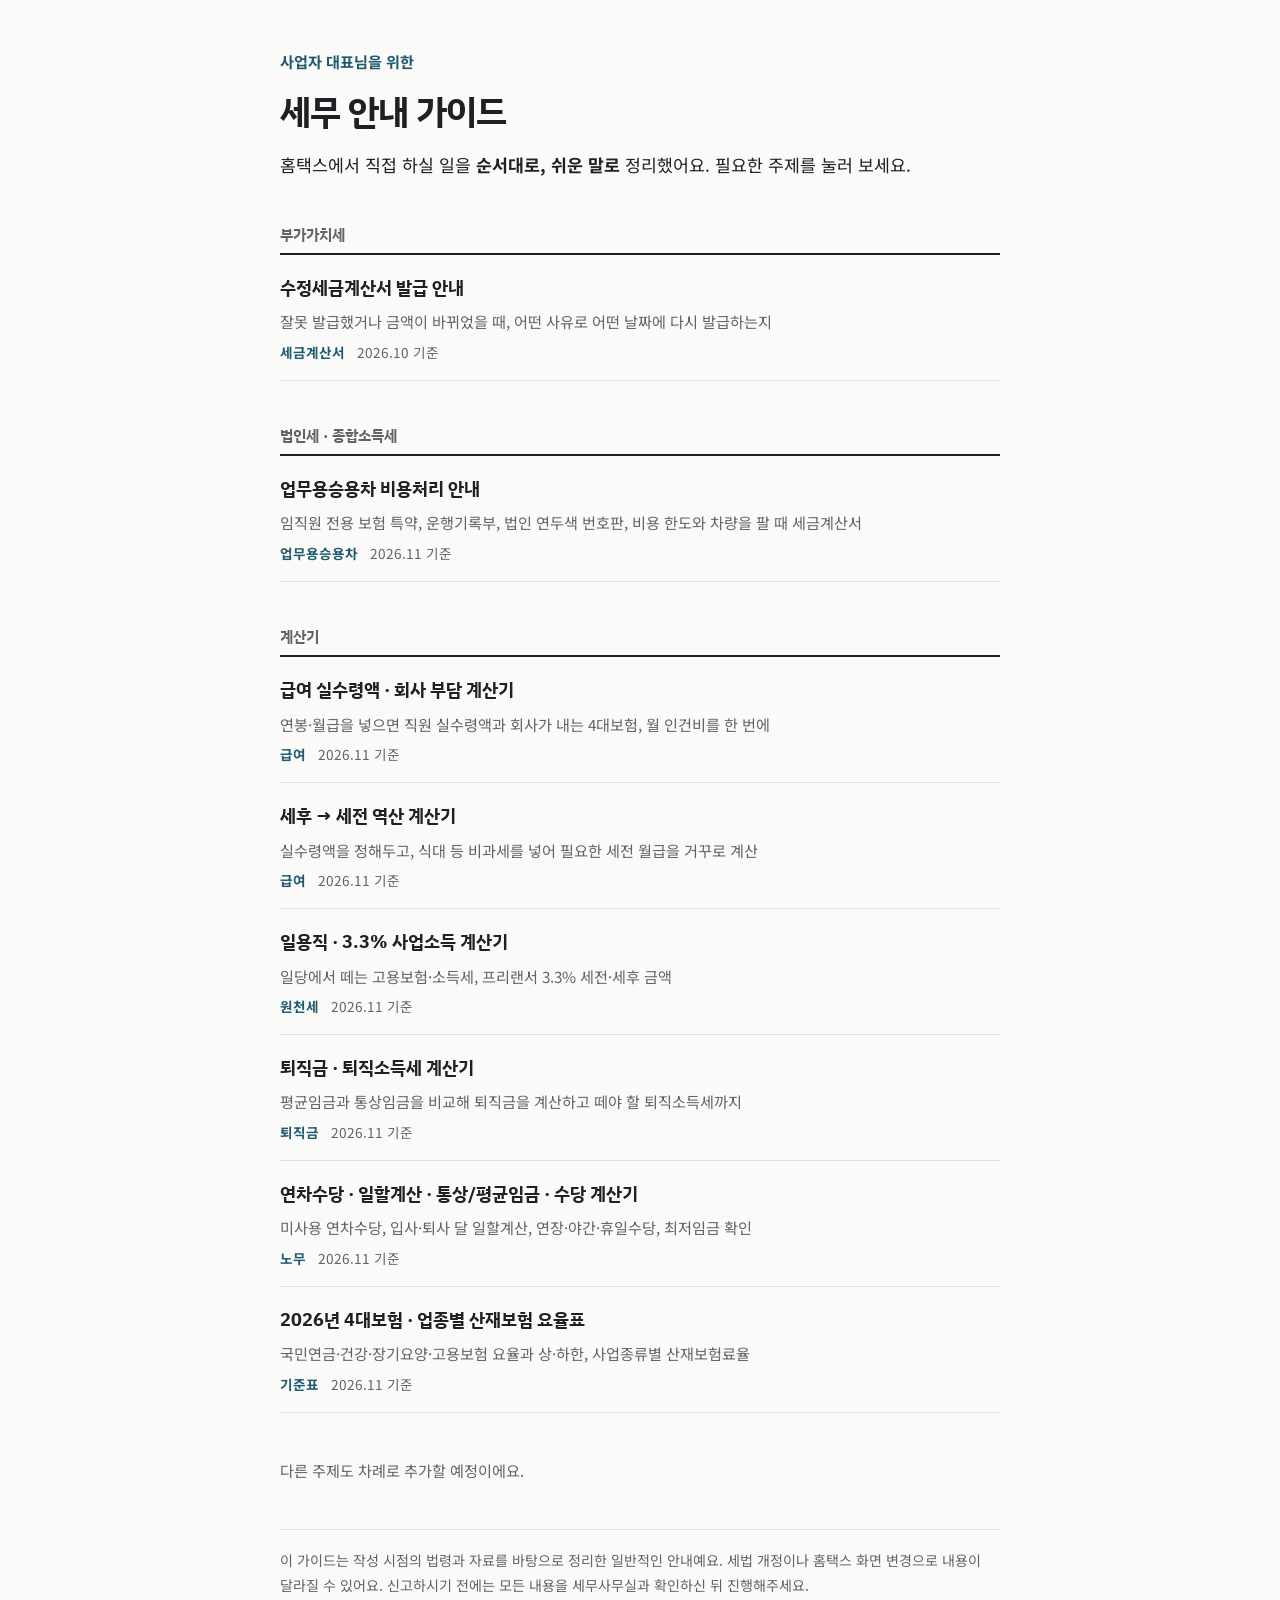
==== index.html @ e6268c3c "급여·노무 계산기 추가 및 목록 페이지에 계산기 그룹 추가 - 실수령액·회사 부담, 세후→세전 역산, 일용직, 3.3% 사업소득, 연봉별 실수령표 - 연차수당, 일할계산, 통상·평" ====
<!doctype html>
<html lang="ko">
<head>
<meta charset="utf-8">
<meta name="viewport" content="width=device-width,initial-scale=1,viewport-fit=cover">
<title>세무 안내 가이드</title>
<meta name="description" content="사업자 대표님이 직접 따라 할 수 있도록 홈택스 처리 방법과 자주 묻는 질문을 쉽게 정리한 세무 안내 가이드입니다.">
<meta property="og:title" content="세무 안내 가이드">
<meta property="og:description" content="홈택스 처리 방법과 자주 묻는 질문을 쉽게 정리했어요.">
<meta property="og:type" content="website">
<link rel="preconnect" href="https://fonts.googleapis.com">
<link rel="preconnect" href="https://fonts.gstatic.com" crossorigin>
<link rel="stylesheet" href="https://fonts.googleapis.com/css2?family=IBM+Plex+Sans+KR:wght@500;600;700&family=Noto+Sans+KR:wght@400;500;700&family=IBM+Plex+Mono:wght@500&display=swap">
<style>
/* 목록 페이지: 가이드와 같은 종이 안내장 톤. 세목별 묶음 아래 제목 목록 */
:root{
  --bg:#fafaf8; --ink:#1d2024; --muted:#5f646b; --line:#e2e2dc; --accent:#1f5a6e;
  --f-display:"IBM Plex Sans KR","Noto Sans KR","Apple SD Gothic Neo","Malgun Gothic",sans-serif;
  --f-body:"Noto Sans KR","Noto Sans CJK KR","Apple SD Gothic Neo","Malgun Gothic",sans-serif;
  --f-num:"IBM Plex Mono",ui-monospace,Menlo,monospace;
  color-scheme:light;
}
@media (prefers-color-scheme: dark){:root:not([data-theme="light"]){
  --bg:#151719; --ink:#e8e9e6; --muted:#a3a8ad; --line:#2f3337; --accent:#8cc3d4; color-scheme:dark}}
:root[data-theme="dark"]{--bg:#151719; --ink:#e8e9e6; --muted:#a3a8ad; --line:#2f3337; --accent:#8cc3d4; color-scheme:dark}
*{box-sizing:border-box}
html,body{margin:0}
body{background:var(--bg);color:var(--ink);font-family:var(--f-body);font-size:17px;line-height:1.8;word-break:keep-all;overflow-wrap:break-word;
  padding-left:max(18px,env(safe-area-inset-left,0px));padding-right:max(18px,env(safe-area-inset-right,0px))}
.wrap{max-width:720px;margin:0 auto;padding-block:48px 64px;display:flex;flex-direction:column;gap:44px}
h1,h2{font-family:var(--f-display);margin:0;line-height:1.4;text-wrap:balance}
h1{font-size:clamp(1.7rem,5.6vw,2.2rem);letter-spacing:-.02em}
p{margin:0}
.eyebrow{font-size:.95rem;color:var(--accent);font-weight:700}
.lead{font-size:1.08rem}
header{display:flex;flex-direction:column;gap:12px}
.group{display:flex;flex-direction:column;gap:0}
.group h2{font-size:.95rem;color:var(--muted);font-weight:700;padding-bottom:8px;border-bottom:2px solid var(--ink)}
.cards{display:flex;flex-direction:column}
a.card{display:flex;flex-direction:column;gap:4px;padding:16px 0;border-bottom:1px solid var(--line);color:inherit;text-decoration:none;min-width:0}
a.card:hover .t{color:var(--accent);text-decoration:underline;text-underline-offset:4px}
a.card:focus-visible{outline:2px solid var(--accent);outline-offset:3px}
.card .t{font-family:var(--f-display);font-weight:700;font-size:1.15rem}
.card .d{color:var(--muted);font-size:.95rem}
.card .m{display:flex;gap:12px;flex-wrap:wrap;align-items:center;font-size:.85rem}
.tag{font-weight:700;color:var(--accent)}
.date{color:var(--muted)}
.soon{color:var(--muted);font-size:.95rem}
footer{font-size:.88rem;color:var(--muted);border-top:1px solid var(--line);padding-top:18px}
</style>
</head>
<body>
<div class="wrap">
  <header>
    <div class="eyebrow">사업자 대표님을 위한</div>
    <h1>세무 안내 가이드</h1>
    <p class="lead">홈택스에서 직접 하실 일을 <b>순서대로, 쉬운 말로</b> 정리했어요. 필요한 주제를 눌러 보세요.</p>
  </header>

  <section class="group">
    <h2>부가가치세</h2>
    <div class="cards">
      <a class="card" href="guides/modified-tax-invoice/">
        <span class="t">수정세금계산서 발급 안내</span>
        <span class="d">잘못 발급했거나 금액이 바뀌었을 때, 어떤 사유로 어떤 날짜에 다시 발급하는지</span>
        <span class="m"><span class="tag">세금계산서</span><span class="date">2026.10 기준</span></span>
      </a>
    </div>
  </section>

  <section class="group">
    <h2>법인세 · 종합소득세</h2>
    <div class="cards">
      <a class="card" href="guides/business-car/">
        <span class="t">업무용승용차 비용처리 안내</span>
        <span class="d">임직원 전용 보험 특약, 운행기록부, 법인 연두색 번호판, 비용 한도와 차량을 팔 때 세금계산서</span>
        <span class="m"><span class="tag">업무용승용차</span><span class="date">2026.11 기준</span></span>
      </a>
    </div>
  </section>

  <section class="group">
    <h2>계산기</h2>
    <div class="cards">
      <a class="card" href="tools/salary-calculator/#pay">
        <span class="t">급여 실수령액 · 회사 부담 계산기</span>
        <span class="d">연봉·월급을 넣으면 직원 실수령액과 회사가 내는 4대보험, 월 인건비를 한 번에</span>
        <span class="m"><span class="tag">급여</span><span class="date">2026.11 기준</span></span>
      </a>
      <a class="card" href="tools/salary-calculator/#rev">
        <span class="t">세후 → 세전 역산 계산기</span>
        <span class="d">실수령액을 정해두고, 식대 등 비과세를 넣어 필요한 세전 월급을 거꾸로 계산</span>
        <span class="m"><span class="tag">급여</span><span class="date">2026.11 기준</span></span>
      </a>
      <a class="card" href="tools/salary-calculator/#day">
        <span class="t">일용직 · 3.3% 사업소득 계산기</span>
        <span class="d">일당에서 떼는 고용보험·소득세, 프리랜서 3.3% 세전·세후 금액</span>
        <span class="m"><span class="tag">원천세</span><span class="date">2026.11 기준</span></span>
      </a>
      <a class="card" href="tools/salary-calculator/#sev">
        <span class="t">퇴직금 · 퇴직소득세 계산기</span>
        <span class="d">평균임금과 통상임금을 비교해 퇴직금을 계산하고 떼야 할 퇴직소득세까지</span>
        <span class="m"><span class="tag">퇴직금</span><span class="date">2026.11 기준</span></span>
      </a>
      <a class="card" href="tools/salary-calculator/#leave">
        <span class="t">연차수당 · 일할계산 · 통상/평균임금 · 수당 계산기</span>
        <span class="d">미사용 연차수당, 입사·퇴사 달 일할계산, 연장·야간·휴일수당, 최저임금 확인</span>
        <span class="m"><span class="tag">노무</span><span class="date">2026.11 기준</span></span>
      </a>
      <a class="card" href="tools/salary-calculator/#rates">
        <span class="t">2026년 4대보험 · 업종별 산재보험 요율표</span>
        <span class="d">국민연금·건강·장기요양·고용보험 요율과 상·하한, 사업종류별 산재보험료율</span>
        <span class="m"><span class="tag">기준표</span><span class="date">2026.11 기준</span></span>
      </a>
    </div>
  </section>

  <p class="soon">다른 주제도 차례로 추가할 예정이에요.</p>

  <footer>
    <p>이 가이드는 작성 시점의 법령과 자료를 바탕으로 정리한 일반적인 안내예요. 세법 개정이나 홈택스 화면 변경으로 내용이 달라질 수 있어요. 신고하시기 전에는 모든 내용을 세무사무실과 확인하신 뒤 진행해주세요.</p>
  </footer>
</div>
</body>
</html>
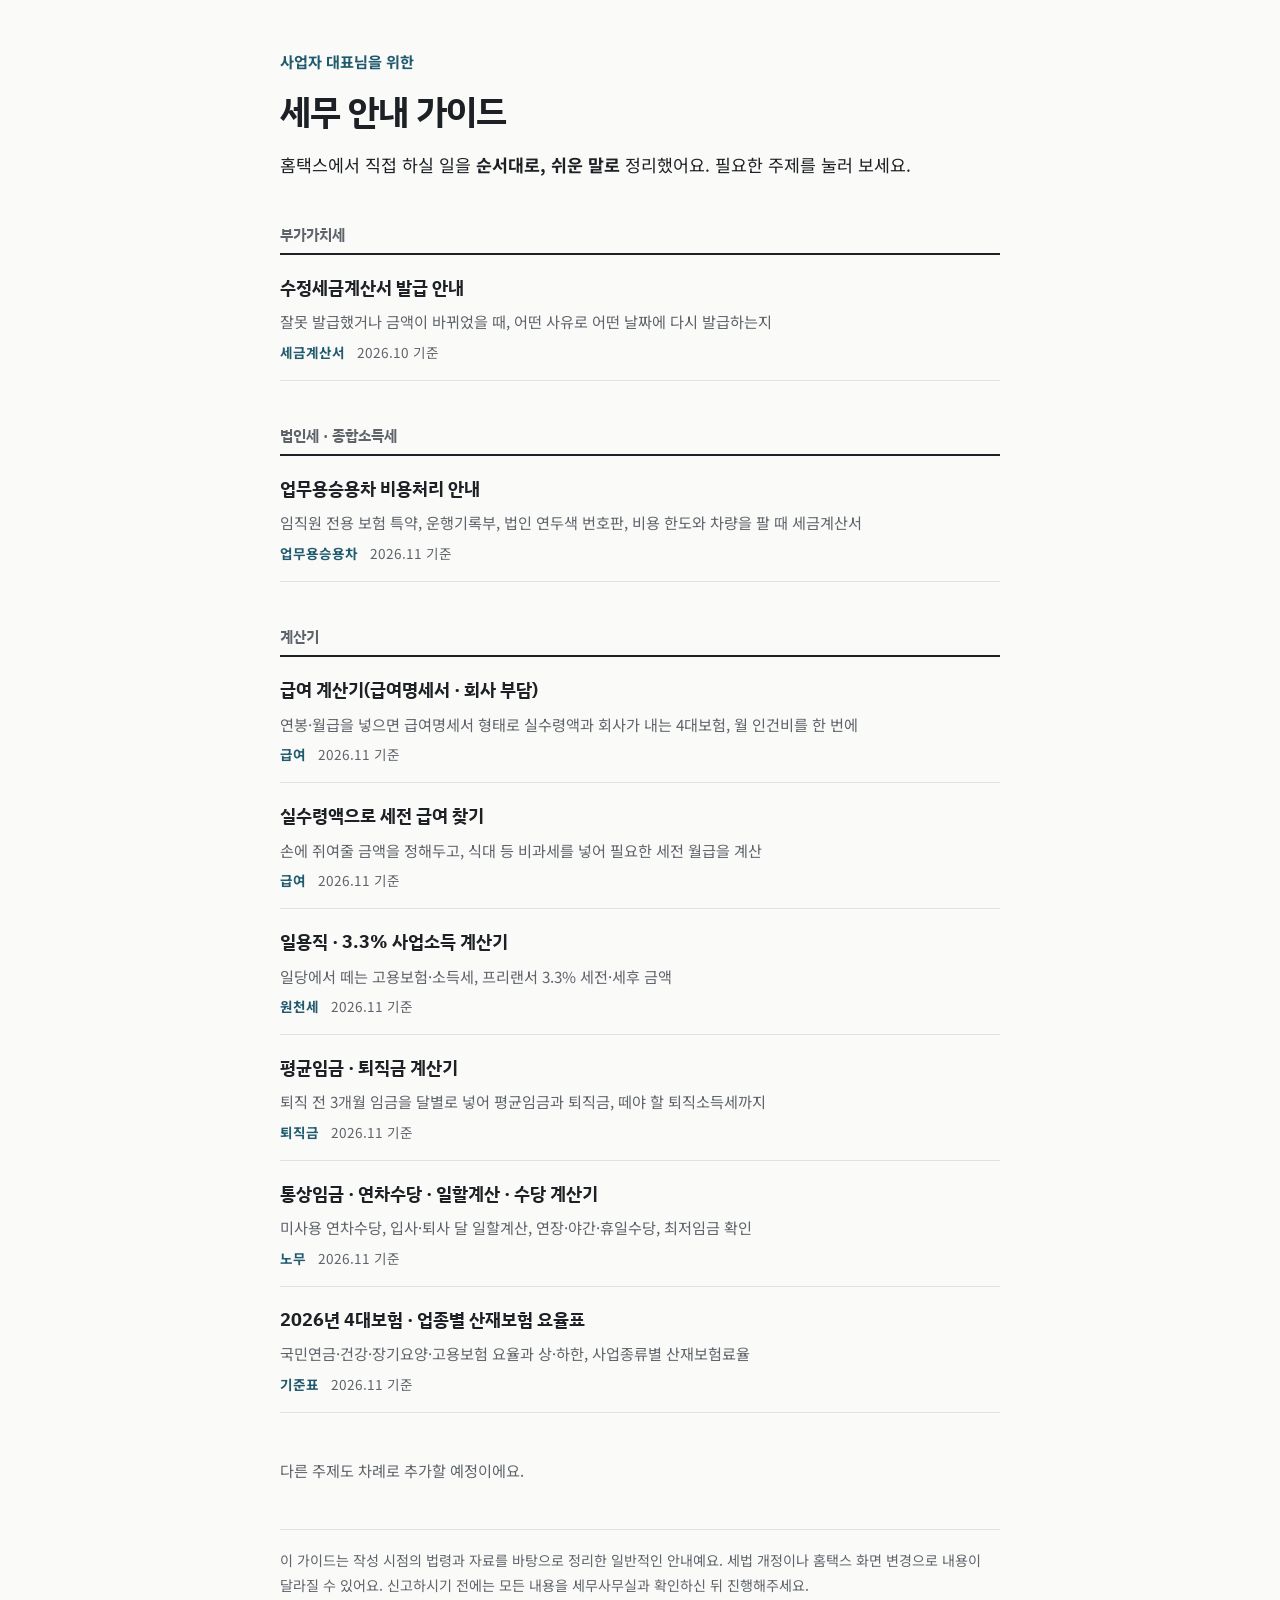
==== commit bf77a63b: "급여·노무 계산기 화면 개편 - 왼쪽 메뉴와 넓은 2단 화면(입력/결과)으로 변경, 휴대폰은 계산기 고르기 버튼 - 급여 결과를 급여명세서 형태로, 4대보험 근로자/회사 부담 표 " ====
--- a/index.html
+++ b/index.html
@@ -83,13 +83,13 @@
     <h2>계산기</h2>
     <div class="cards">
       <a class="card" href="tools/salary-calculator/#pay">
-        <span class="t">급여 실수령액 · 회사 부담 계산기</span>
-        <span class="d">연봉·월급을 넣으면 직원 실수령액과 회사가 내는 4대보험, 월 인건비를 한 번에</span>
+        <span class="t">급여 계산기(급여명세서 · 회사 부담)</span>
+        <span class="d">연봉·월급을 넣으면 급여명세서 형태로 실수령액과 회사가 내는 4대보험, 월 인건비를 한 번에</span>
         <span class="m"><span class="tag">급여</span><span class="date">2026.11 기준</span></span>
       </a>
       <a class="card" href="tools/salary-calculator/#rev">
-        <span class="t">세후 → 세전 역산 계산기</span>
-        <span class="d">실수령액을 정해두고, 식대 등 비과세를 넣어 필요한 세전 월급을 거꾸로 계산</span>
+        <span class="t">실수령액으로 세전 급여 찾기</span>
+        <span class="d">손에 쥐여줄 금액을 정해두고, 식대 등 비과세를 넣어 필요한 세전 월급을 계산</span>
         <span class="m"><span class="tag">급여</span><span class="date">2026.11 기준</span></span>
       </a>
       <a class="card" href="tools/salary-calculator/#day">
@@ -98,12 +98,12 @@
         <span class="m"><span class="tag">원천세</span><span class="date">2026.11 기준</span></span>
       </a>
       <a class="card" href="tools/salary-calculator/#sev">
-        <span class="t">퇴직금 · 퇴직소득세 계산기</span>
-        <span class="d">평균임금과 통상임금을 비교해 퇴직금을 계산하고 떼야 할 퇴직소득세까지</span>
+        <span class="t">평균임금 · 퇴직금 계산기</span>
+        <span class="d">퇴직 전 3개월 임금을 달별로 넣어 평균임금과 퇴직금, 떼야 할 퇴직소득세까지</span>
         <span class="m"><span class="tag">퇴직금</span><span class="date">2026.11 기준</span></span>
       </a>
       <a class="card" href="tools/salary-calculator/#leave">
-        <span class="t">연차수당 · 일할계산 · 통상/평균임금 · 수당 계산기</span>
+        <span class="t">통상임금 · 연차수당 · 일할계산 · 수당 계산기</span>
         <span class="d">미사용 연차수당, 입사·퇴사 달 일할계산, 연장·야간·휴일수당, 최저임금 확인</span>
         <span class="m"><span class="tag">노무</span><span class="date">2026.11 기준</span></span>
       </a>
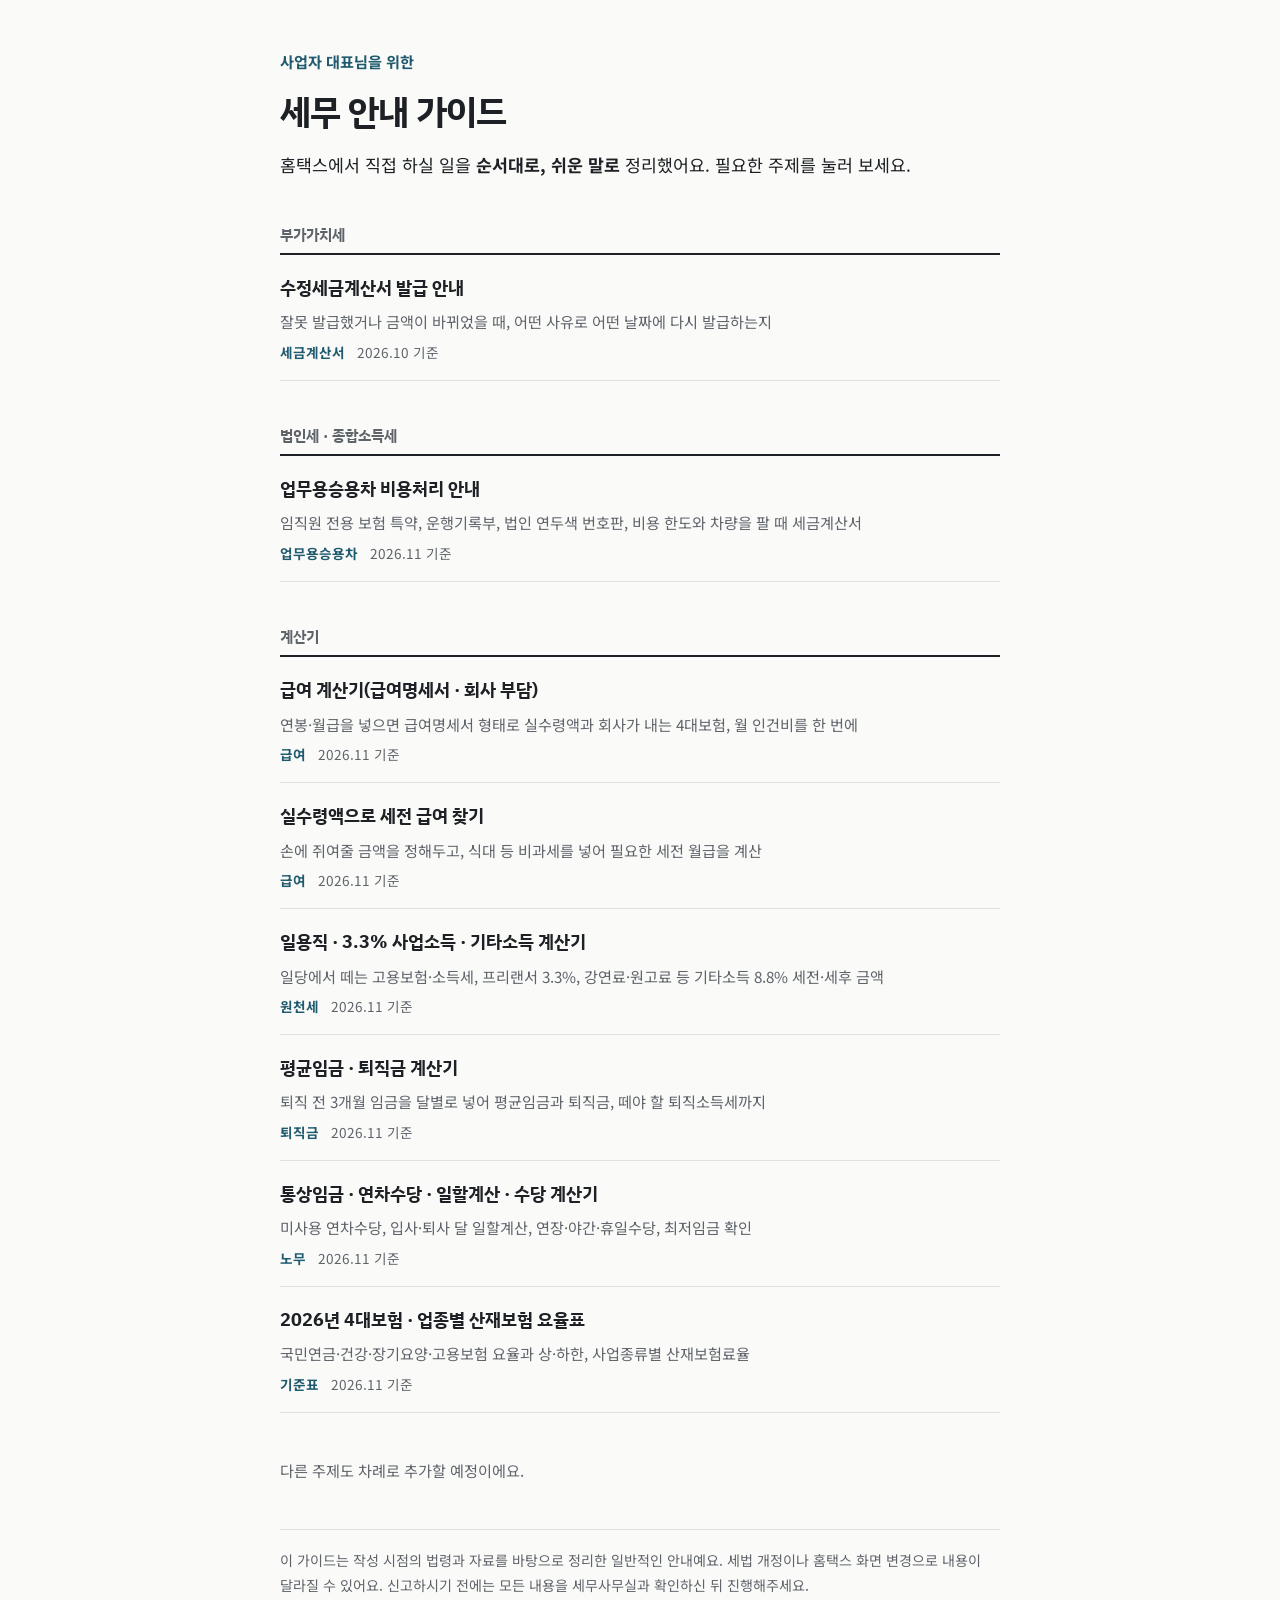
==== commit fca919e5: "기타소득(필요경비 60%) 계산기 추가, 퇴직금 임금 입력란 기본값 비움 - 세전/실지급액 양방향, 과세최저한(지급액 125,000원 이하) 반영, 300만원 종합소득세 신고 안내" ====
--- a/index.html
+++ b/index.html
@@ -93,8 +93,8 @@
         <span class="m"><span class="tag">급여</span><span class="date">2026.11 기준</span></span>
       </a>
       <a class="card" href="tools/salary-calculator/#day">
-        <span class="t">일용직 · 3.3% 사업소득 계산기</span>
-        <span class="d">일당에서 떼는 고용보험·소득세, 프리랜서 3.3% 세전·세후 금액</span>
+        <span class="t">일용직 · 3.3% 사업소득 · 기타소득 계산기</span>
+        <span class="d">일당에서 떼는 고용보험·소득세, 프리랜서 3.3%, 강연료·원고료 등 기타소득 8.8% 세전·세후 금액</span>
         <span class="m"><span class="tag">원천세</span><span class="date">2026.11 기준</span></span>
       </a>
       <a class="card" href="tools/salary-calculator/#sev">
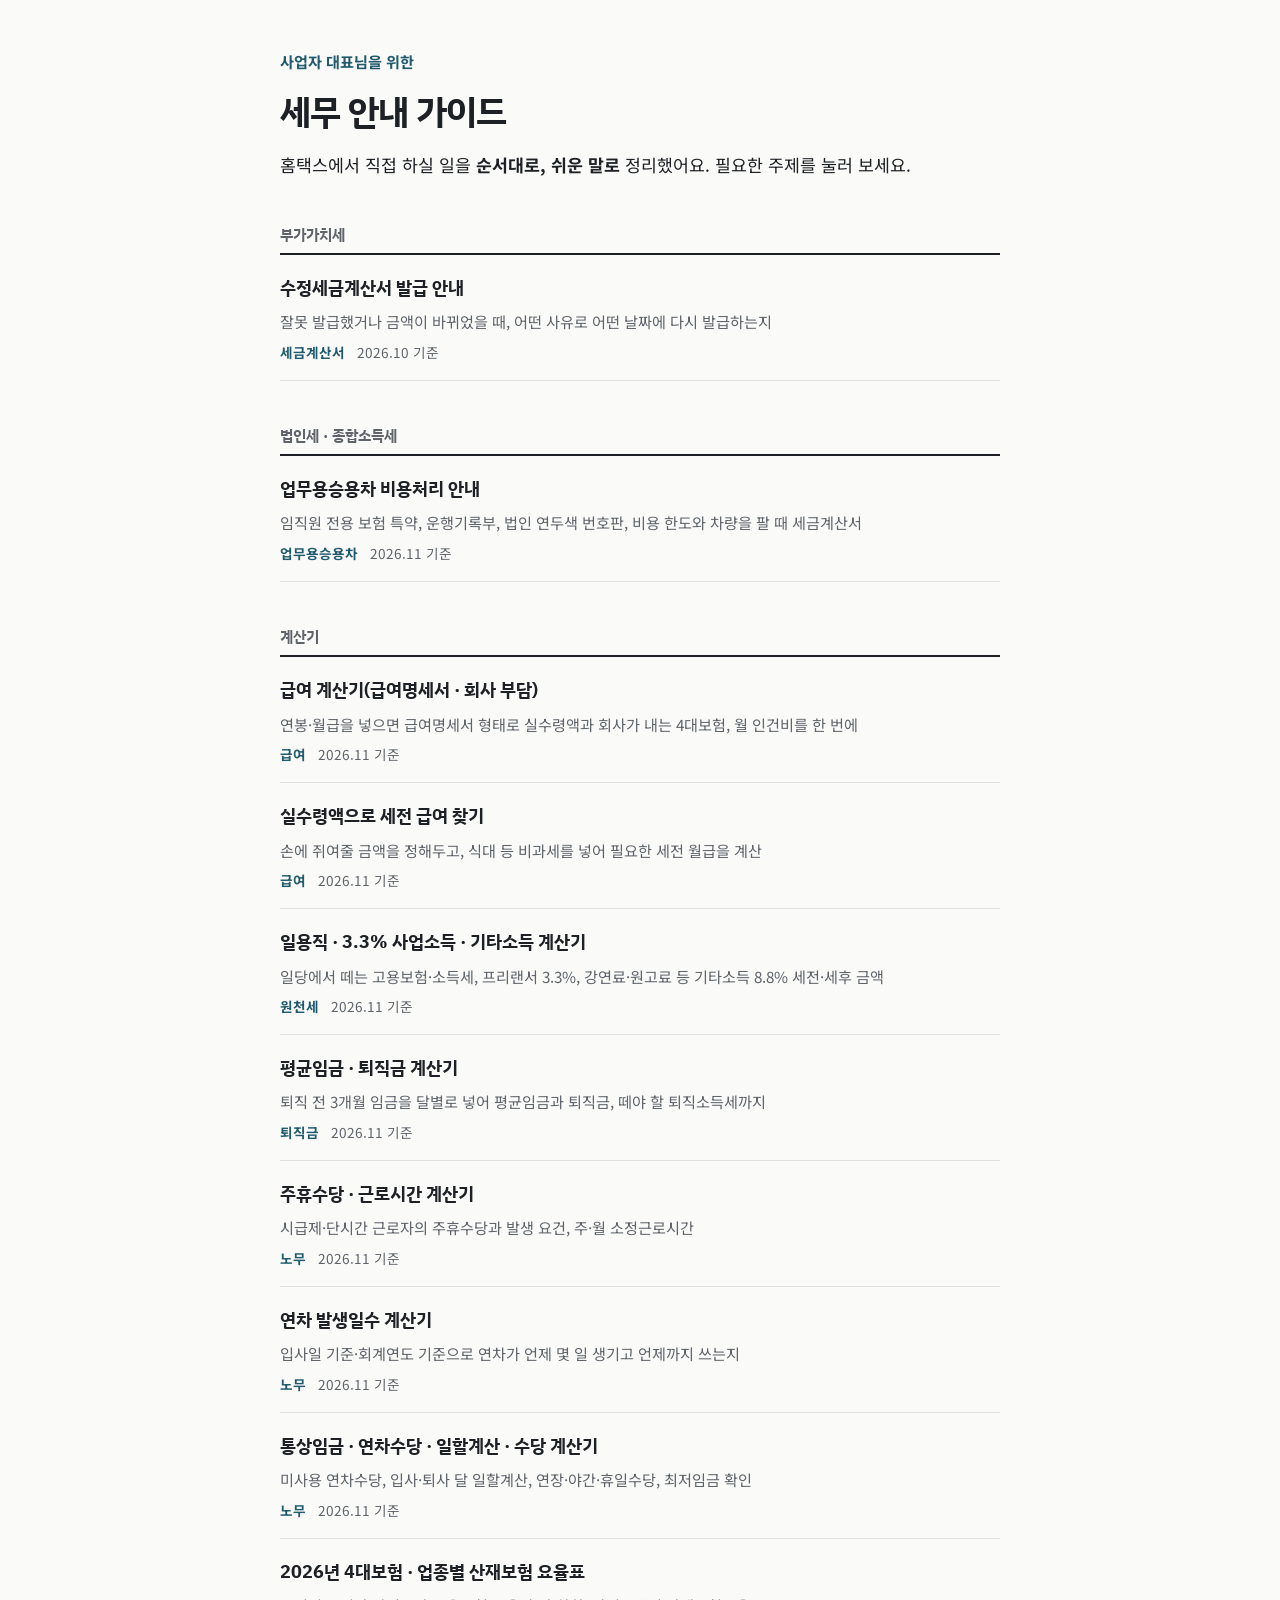
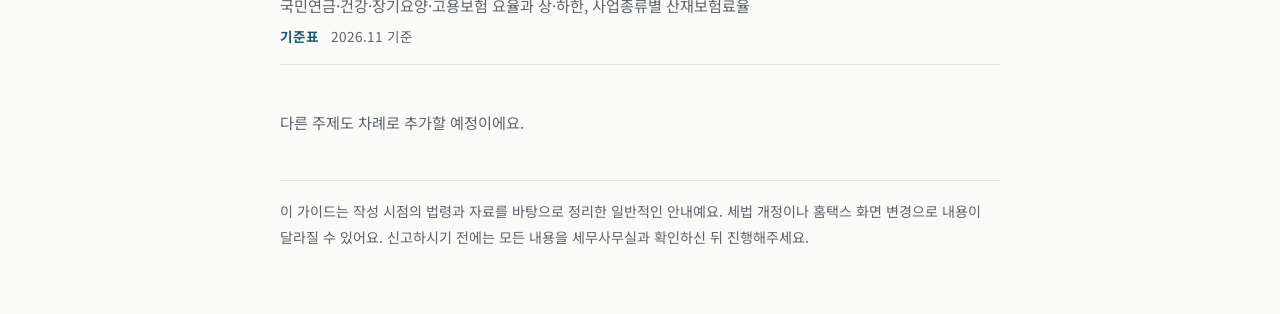
==== commit 15a44858: "주휴수당·근로시간 계산기와 연차 발생일수 계산기 추가 - 주휴수당: 주 소정근로시간 최대 40시간, 15시간·개근·계속근로 요건 판단, 주·월 소정근로시간과 월 환산 급여, 월급제" ====
--- a/index.html
+++ b/index.html
@@ -102,6 +102,16 @@
         <span class="d">퇴직 전 3개월 임금을 달별로 넣어 평균임금과 퇴직금, 떼야 할 퇴직소득세까지</span>
         <span class="m"><span class="tag">퇴직금</span><span class="date">2026.11 기준</span></span>
       </a>
+      <a class="card" href="tools/salary-calculator/#hol">
+        <span class="t">주휴수당 · 근로시간 계산기</span>
+        <span class="d">시급제·단시간 근로자의 주휴수당과 발생 요건, 주·월 소정근로시간</span>
+        <span class="m"><span class="tag">노무</span><span class="date">2026.11 기준</span></span>
+      </a>
+      <a class="card" href="tools/salary-calculator/#annual">
+        <span class="t">연차 발생일수 계산기</span>
+        <span class="d">입사일 기준·회계연도 기준으로 연차가 언제 몇 일 생기고 언제까지 쓰는지</span>
+        <span class="m"><span class="tag">노무</span><span class="date">2026.11 기준</span></span>
+      </a>
       <a class="card" href="tools/salary-calculator/#leave">
         <span class="t">통상임금 · 연차수당 · 일할계산 · 수당 계산기</span>
         <span class="d">미사용 연차수당, 입사·퇴사 달 일할계산, 연장·야간·휴일수당, 최저임금 확인</span>
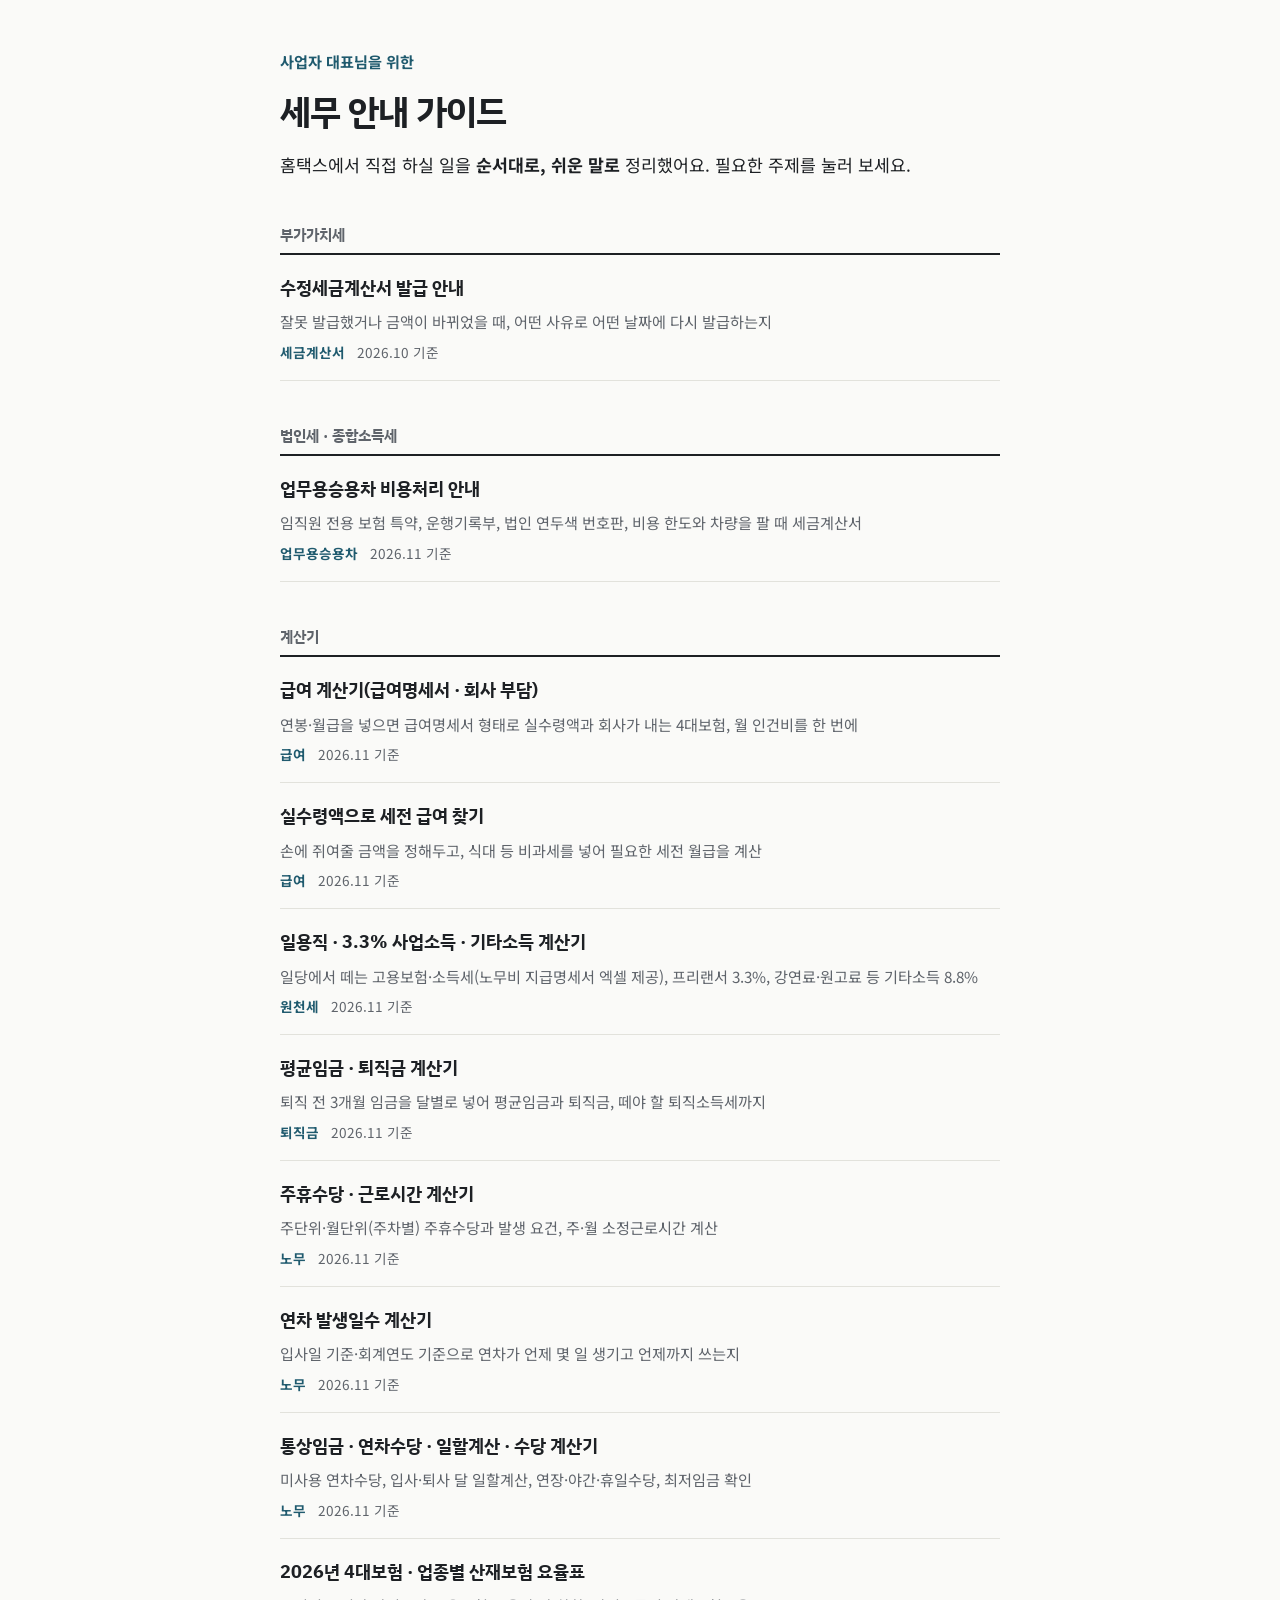
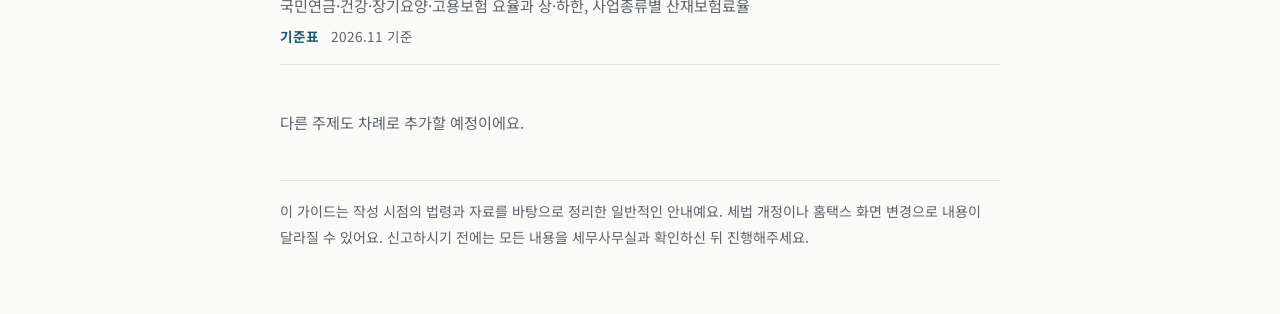
==== commit f7785ffa: "주휴수당 월단위(주차별) 계산, 근로시간 계산 탭 분리, 일용직 노무비 지급명세서 엑셀 서식 추가 Co-Authored-By: Claude Opus 5.5 <noreply@anth" ====
--- a/index.html
+++ b/index.html
@@ -94,7 +94,7 @@
       </a>
       <a class="card" href="tools/salary-calculator/#day">
         <span class="t">일용직 · 3.3% 사업소득 · 기타소득 계산기</span>
-        <span class="d">일당에서 떼는 고용보험·소득세, 프리랜서 3.3%, 강연료·원고료 등 기타소득 8.8% 세전·세후 금액</span>
+        <span class="d">일당에서 떼는 고용보험·소득세(노무비 지급명세서 엑셀 제공), 프리랜서 3.3%, 강연료·원고료 등 기타소득 8.8%</span>
         <span class="m"><span class="tag">원천세</span><span class="date">2026.11 기준</span></span>
       </a>
       <a class="card" href="tools/salary-calculator/#sev">
@@ -104,7 +104,7 @@
       </a>
       <a class="card" href="tools/salary-calculator/#hol">
         <span class="t">주휴수당 · 근로시간 계산기</span>
-        <span class="d">시급제·단시간 근로자의 주휴수당과 발생 요건, 주·월 소정근로시간</span>
+        <span class="d">주단위·월단위(주차별) 주휴수당과 발생 요건, 주·월 소정근로시간 계산</span>
         <span class="m"><span class="tag">노무</span><span class="date">2026.11 기준</span></span>
       </a>
       <a class="card" href="tools/salary-calculator/#annual">
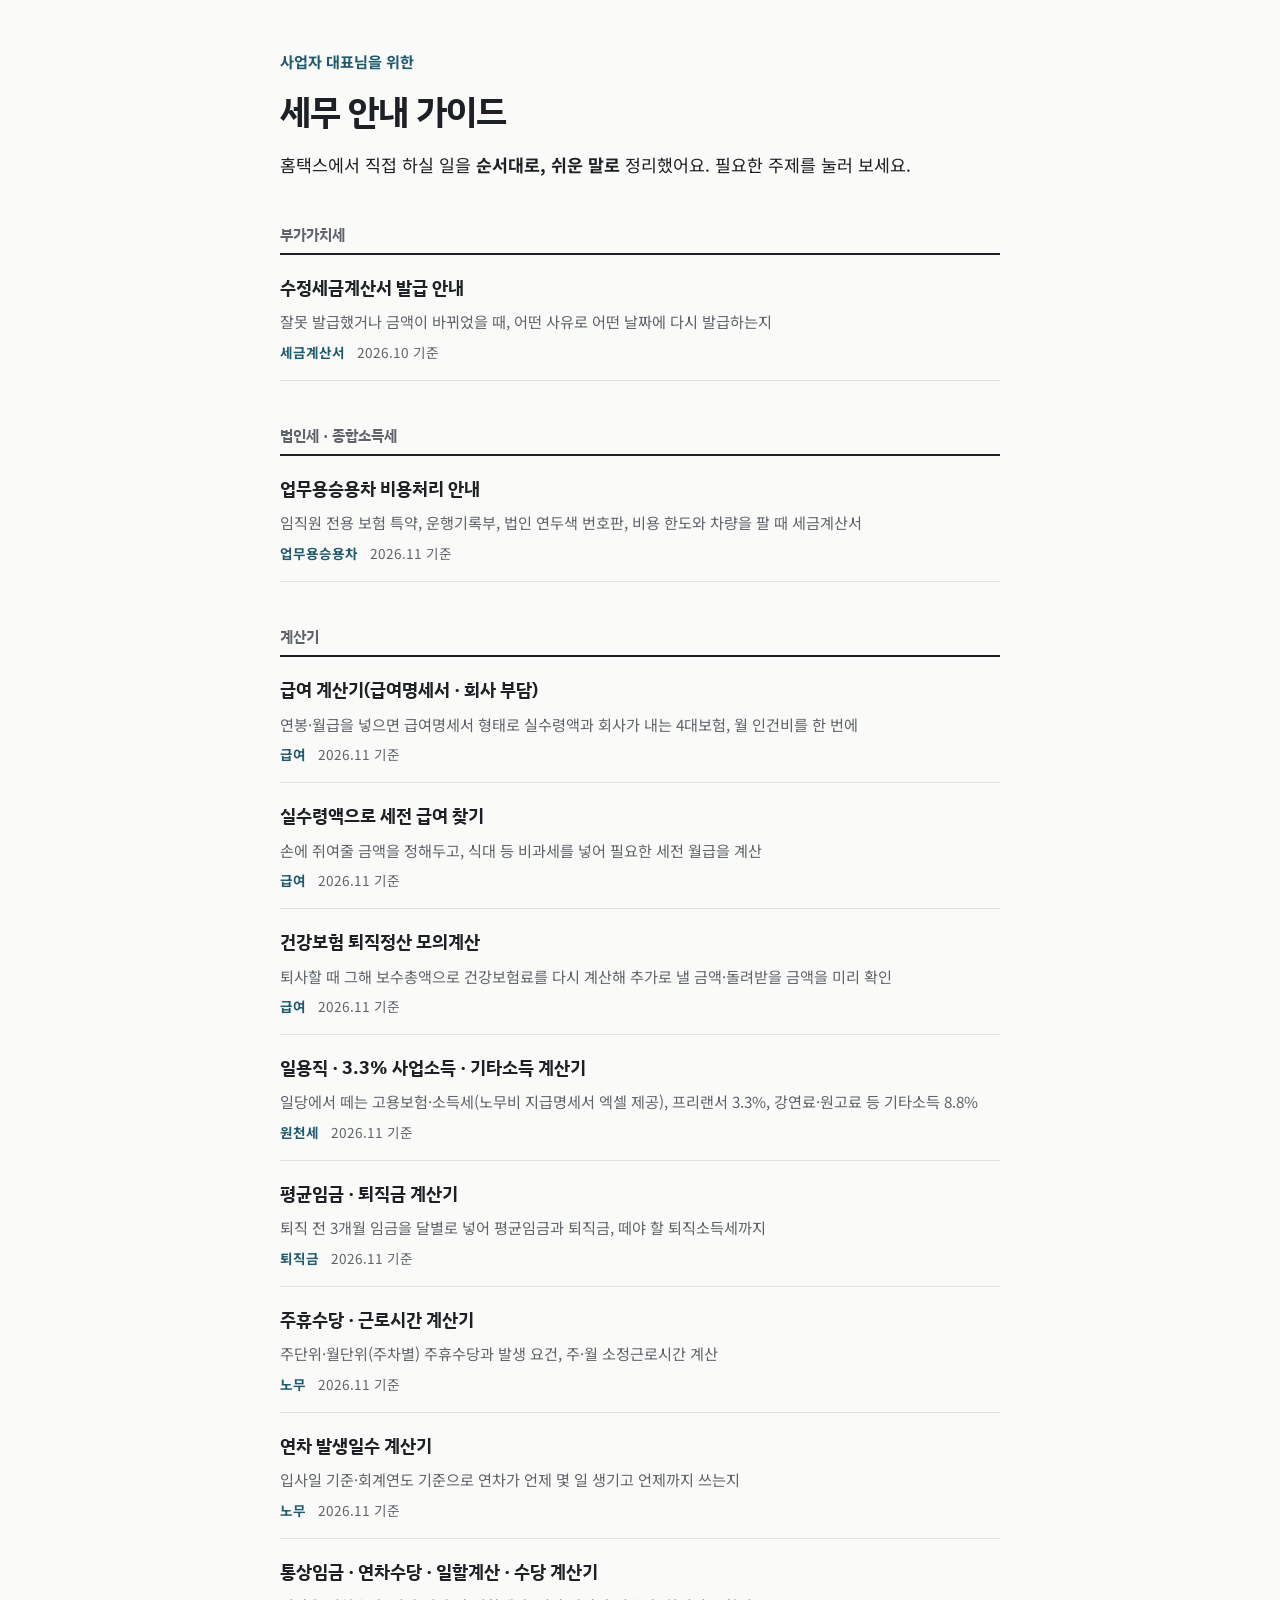
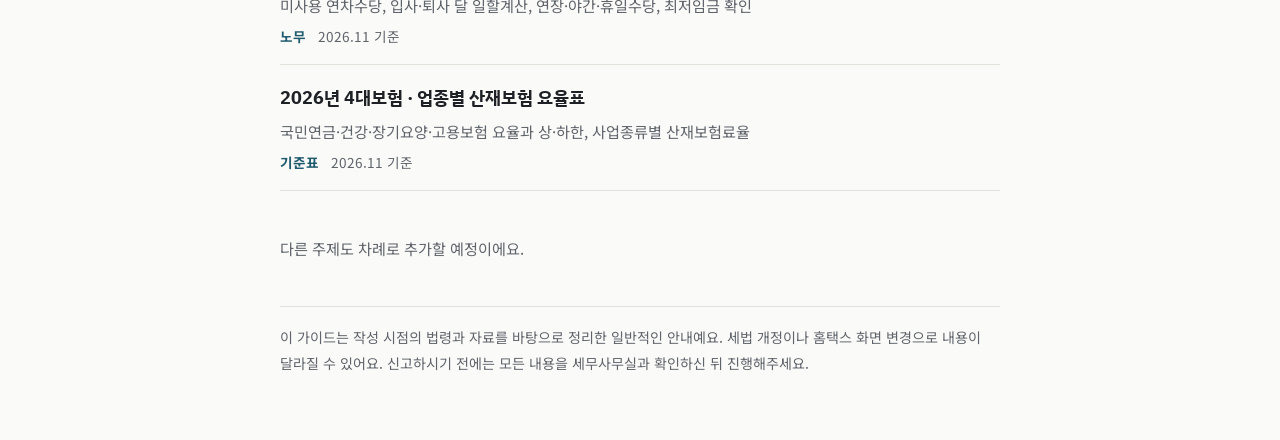
==== commit a5dab7de: "건강보험 퇴직정산 모의계산 추가 - 근무월수 자동 계산(입사월 다음 달부터, 1일 입사는 그 달부터 ~ 퇴직월), 보수총액 ÷ 근무월수로 정산 보수월액 - 이미 낸 보험료는 기준 " ====
--- a/index.html
+++ b/index.html
@@ -92,6 +92,11 @@
         <span class="d">손에 쥐여줄 금액을 정해두고, 식대 등 비과세를 넣어 필요한 세전 월급을 계산</span>
         <span class="m"><span class="tag">급여</span><span class="date">2026.11 기준</span></span>
       </a>
+      <a class="card" href="tools/salary-calculator/#hiset">
+        <span class="t">건강보험 퇴직정산 모의계산</span>
+        <span class="d">퇴사할 때 그해 보수총액으로 건강보험료를 다시 계산해 추가로 낼 금액·돌려받을 금액을 미리 확인</span>
+        <span class="m"><span class="tag">급여</span><span class="date">2026.11 기준</span></span>
+      </a>
       <a class="card" href="tools/salary-calculator/#day">
         <span class="t">일용직 · 3.3% 사업소득 · 기타소득 계산기</span>
         <span class="d">일당에서 떼는 고용보험·소득세(노무비 지급명세서 엑셀 제공), 프리랜서 3.3%, 강연료·원고료 등 기타소득 8.8%</span>
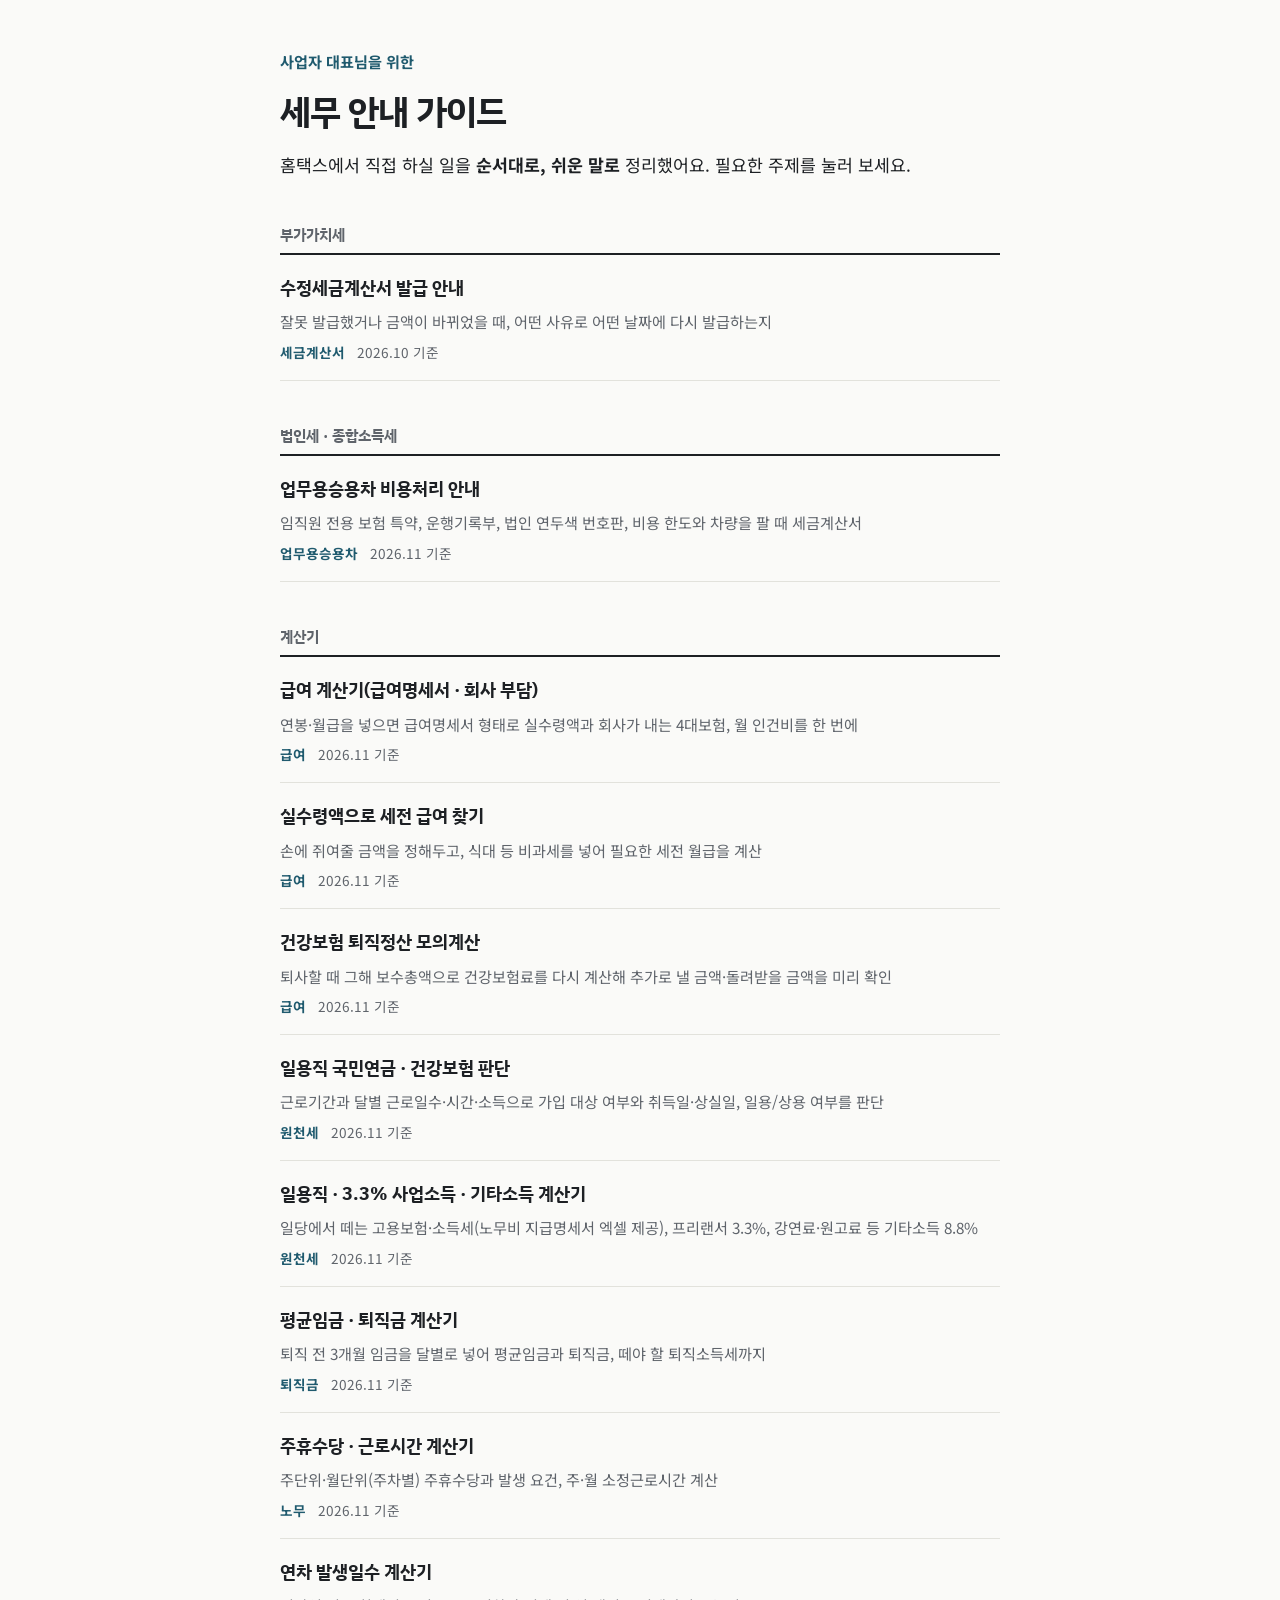
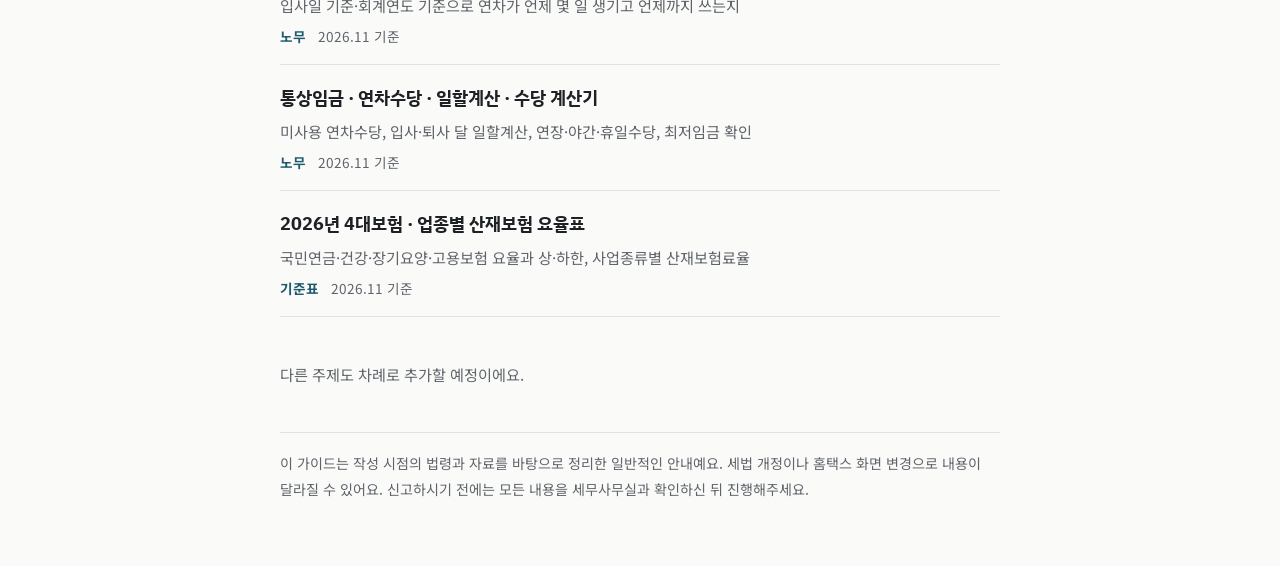
==== commit c3b3aa33: "일용직 국민연금·건강보험 판단 탭 추가 - 근로기간·사업장 구분(일반/건설)·생년월일(선택), 달별 근로일수·최초/최종 근로일·근로시간·소득 입력(기본값 비움) - 첫 1개월 판단" ====
--- a/index.html
+++ b/index.html
@@ -97,6 +97,11 @@
         <span class="d">퇴사할 때 그해 보수총액으로 건강보험료를 다시 계산해 추가로 낼 금액·돌려받을 금액을 미리 확인</span>
         <span class="m"><span class="tag">급여</span><span class="date">2026.11 기준</span></span>
       </a>
+      <a class="card" href="tools/salary-calculator/#dins">
+        <span class="t">일용직 국민연금 · 건강보험 판단</span>
+        <span class="d">근로기간과 달별 근로일수·시간·소득으로 가입 대상 여부와 취득일·상실일, 일용/상용 여부를 판단</span>
+        <span class="m"><span class="tag">원천세</span><span class="date">2026.11 기준</span></span>
+      </a>
       <a class="card" href="tools/salary-calculator/#day">
         <span class="t">일용직 · 3.3% 사업소득 · 기타소득 계산기</span>
         <span class="d">일당에서 떼는 고용보험·소득세(노무비 지급명세서 엑셀 제공), 프리랜서 3.3%, 강연료·원고료 등 기타소득 8.8%</span>
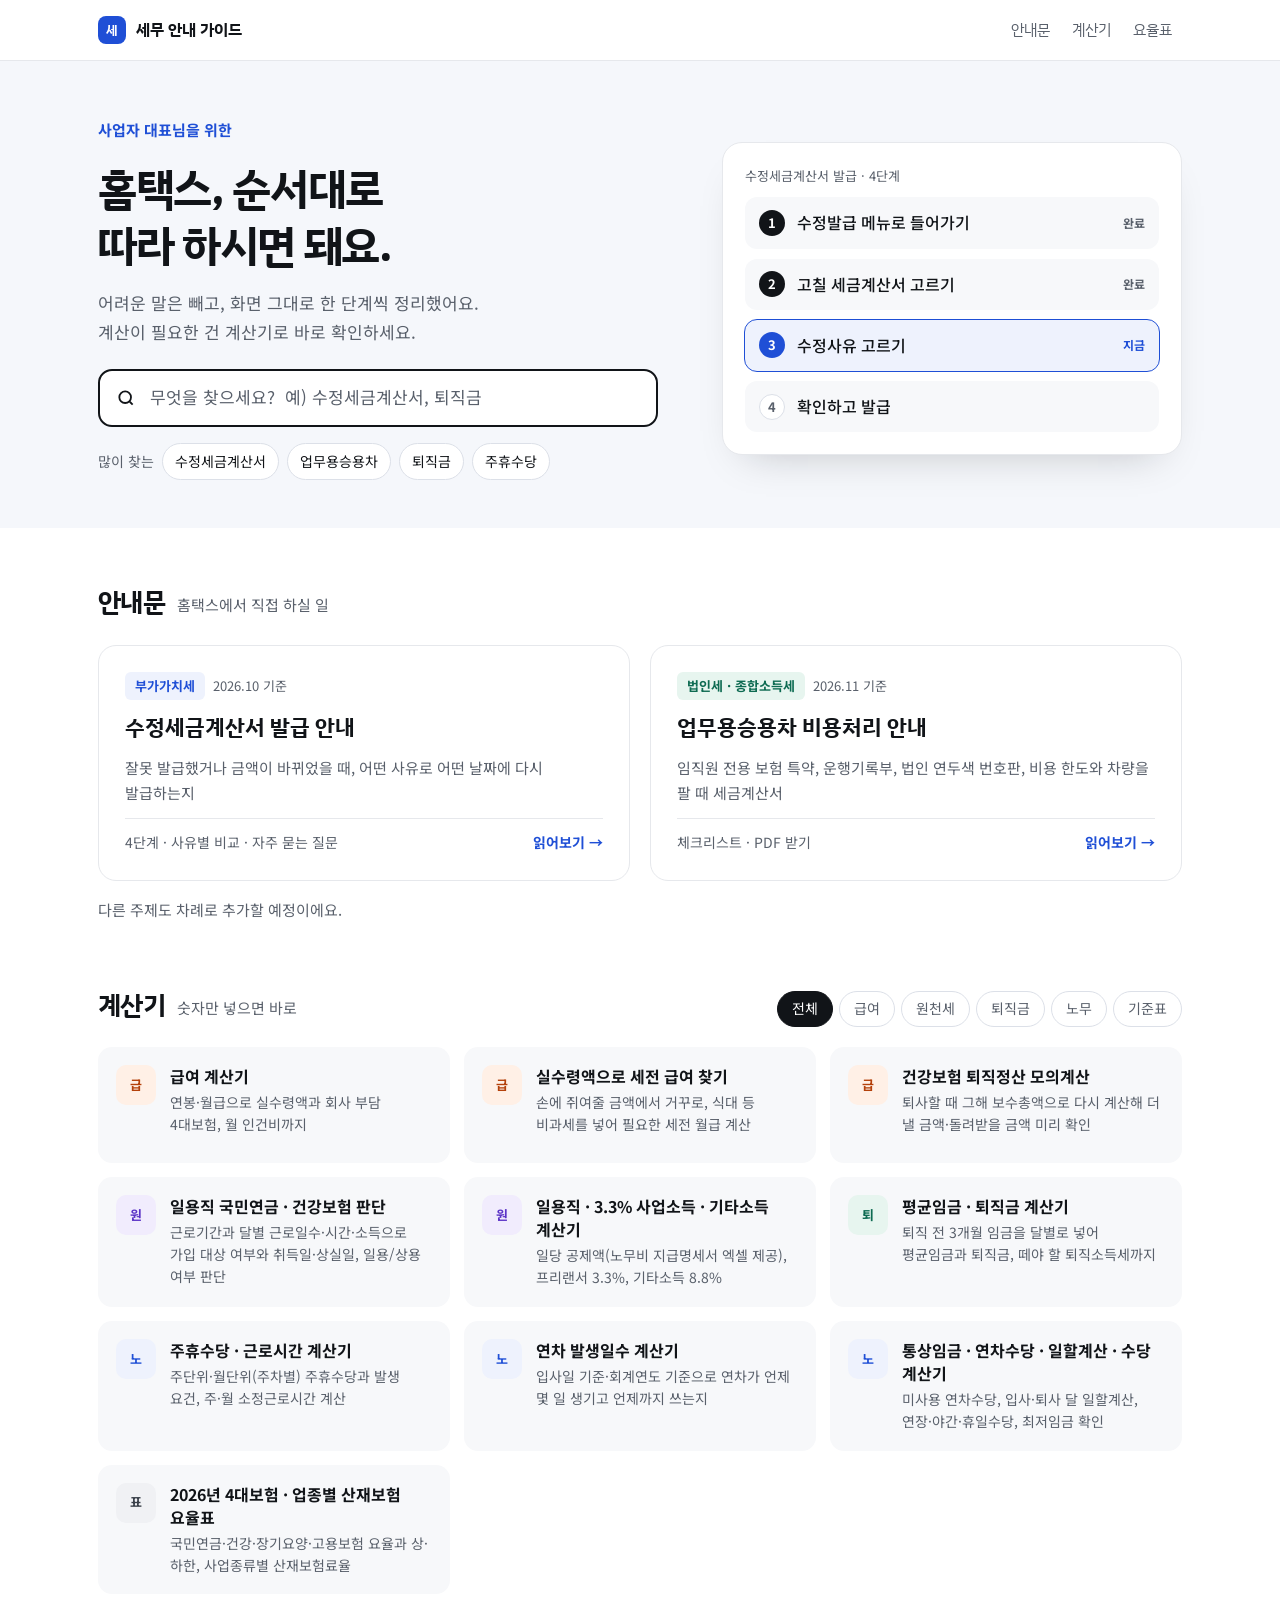
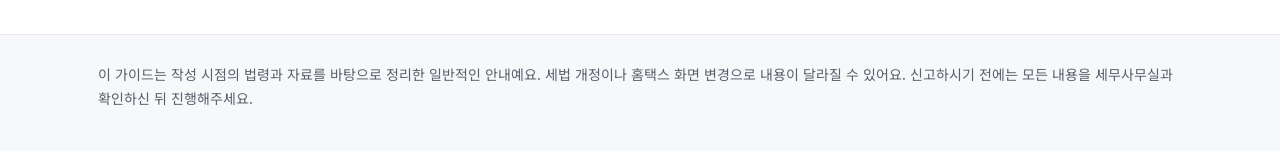
==== commit caf8679b: "첫 화면 새 디자인(검색·카드·계산기 분류), 공통 머리줄·색(assets/site.css) 추가, 디자인 지침 갱신 Co-Authored-By: Claude Opus 5.5 <n" ====
--- a/index.html
+++ b/index.html
@@ -10,136 +10,222 @@
 <meta property="og:type" content="website">
 <link rel="preconnect" href="https://fonts.googleapis.com">
 <link rel="preconnect" href="https://fonts.gstatic.com" crossorigin>
-<link rel="stylesheet" href="https://fonts.googleapis.com/css2?family=IBM+Plex+Sans+KR:wght@500;600;700&family=Noto+Sans+KR:wght@400;500;700&family=IBM+Plex+Mono:wght@500&display=swap">
+<link rel="stylesheet" href="https://fonts.googleapis.com/css2?family=IBM+Plex+Sans+KR:wght@500;600;700&family=Noto+Sans+KR:wght@400;500;700&display=swap">
+<link rel="stylesheet" href="assets/site.css">
 <style>
-/* 목록 페이지: 가이드와 같은 종이 안내장 톤. 세목별 묶음 아래 제목 목록 */
+/* 첫 화면 (2026.11 2차 개편): 검색 + 안내문 카드 + 계산기 묶음 */
 :root{
-  --bg:#fafaf8; --ink:#1d2024; --muted:#5f646b; --line:#e2e2dc; --accent:#1f5a6e;
-  --f-display:"IBM Plex Sans KR","Noto Sans KR","Apple SD Gothic Neo","Malgun Gothic",sans-serif;
+  --bg:#ffffff; --ink:#111418; --muted:#59606B; --line:#E6E8EC; --soft:#F7F8FA; --band:#F5F7FB; --chip:#DCE0E8;
+  --accent:#1F4FD6; --accent-soft:#EEF2FD;
+  --f-head:"IBM Plex Sans KR","Noto Sans KR","Apple SD Gothic Neo","Malgun Gothic",sans-serif;
   --f-body:"Noto Sans KR","Noto Sans CJK KR","Apple SD Gothic Neo","Malgun Gothic",sans-serif;
-  --f-num:"IBM Plex Mono",ui-monospace,Menlo,monospace;
   color-scheme:light;
 }
 @media (prefers-color-scheme: dark){:root:not([data-theme="light"]){
-  --bg:#151719; --ink:#e8e9e6; --muted:#a3a8ad; --line:#2f3337; --accent:#8cc3d4; color-scheme:dark}}
-:root[data-theme="dark"]{--bg:#151719; --ink:#e8e9e6; --muted:#a3a8ad; --line:#2f3337; --accent:#8cc3d4; color-scheme:dark}
+  --bg:#14171c; --ink:#e8eaee; --muted:#a3a9b3; --line:#2b3038; --soft:#1b2027; --band:#1a1f27; --chip:#343a44;
+  --accent:#9DB4FF; --accent-soft:#1d2740; color-scheme:dark}}
+:root[data-theme="dark"]{--bg:#14171c; --ink:#e8eaee; --muted:#a3a9b3; --line:#2b3038; --soft:#1b2027; --band:#1a1f27; --chip:#343a44; --accent:#9DB4FF; --accent-soft:#1d2740; color-scheme:dark}
 *{box-sizing:border-box}
+[hidden]{display:none!important}
 html,body{margin:0}
-body{background:var(--bg);color:var(--ink);font-family:var(--f-body);font-size:17px;line-height:1.8;word-break:keep-all;overflow-wrap:break-word;
-  padding-left:max(18px,env(safe-area-inset-left,0px));padding-right:max(18px,env(safe-area-inset-right,0px))}
-.wrap{max-width:720px;margin:0 auto;padding-block:48px 64px;display:flex;flex-direction:column;gap:44px}
-h1,h2{font-family:var(--f-display);margin:0;line-height:1.4;text-wrap:balance}
-h1{font-size:clamp(1.7rem,5.6vw,2.2rem);letter-spacing:-.02em}
+html{scroll-behavior:smooth}
+body{background:var(--bg);color:var(--ink);font-family:var(--f-body);font-size:16px;line-height:1.7;word-break:keep-all;overflow-wrap:break-word}
+.in{max-width:1120px;margin:0 auto;padding-left:max(18px,env(safe-area-inset-left,0px));padding-right:max(18px,env(safe-area-inset-right,0px))}
+h1,h2{font-family:var(--f-head);margin:0;text-wrap:balance}
 p{margin:0}
-.eyebrow{font-size:.95rem;color:var(--accent);font-weight:700}
-.lead{font-size:1.08rem}
-header{display:flex;flex-direction:column;gap:12px}
-.group{display:flex;flex-direction:column;gap:0}
-.group h2{font-size:.95rem;color:var(--muted);font-weight:700;padding-bottom:8px;border-bottom:2px solid var(--ink)}
-.cards{display:flex;flex-direction:column}
-a.card{display:flex;flex-direction:column;gap:4px;padding:16px 0;border-bottom:1px solid var(--line);color:inherit;text-decoration:none;min-width:0}
-a.card:hover .t{color:var(--accent);text-decoration:underline;text-underline-offset:4px}
-a.card:focus-visible{outline:2px solid var(--accent);outline-offset:3px}
-.card .t{font-family:var(--f-display);font-weight:700;font-size:1.15rem}
-.card .d{color:var(--muted);font-size:.95rem}
-.card .m{display:flex;gap:12px;flex-wrap:wrap;align-items:center;font-size:.85rem}
-.tag{font-weight:700;color:var(--accent)}
-.date{color:var(--muted)}
-.soon{color:var(--muted);font-size:.95rem}
-footer{font-size:.88rem;color:var(--muted);border-top:1px solid var(--line);padding-top:18px}
+
+/* 히어로 */
+.hero{background:var(--band)}
+.hero .in{padding-block:56px 48px;display:grid;grid-template-columns:minmax(0,1.25fr) minmax(0,1fr);gap:48px;align-items:center}
+.hero-l{display:flex;flex-direction:column;gap:16px;min-width:0}
+.eyebrow{font-weight:700;color:var(--accent);font-size:15px}
+h1{font-size:clamp(1.9rem,5vw,2.75rem);line-height:1.3;letter-spacing:-.03em}
+.lead{color:var(--muted);font-size:17px}
+.search{display:flex;align-items:center;gap:12px;background:var(--bg);border:2px solid var(--ink);border-radius:14px;height:58px;padding:0 16px;max-width:560px;margin-top:6px}
+.search svg{flex:none}
+.search input{flex:1;border:0;outline:0;font:inherit;font-size:17px;min-width:0;background:transparent;color:var(--ink)}
+.search input::placeholder{color:var(--muted)}
+.pop{display:flex;flex-wrap:wrap;gap:8px;align-items:center}
+.pop span{font-size:14px;color:var(--muted)}
+.pop a{font-size:14px;padding:6px 12px;border-radius:999px;background:var(--bg);border:1px solid var(--chip);color:var(--ink);text-decoration:none}
+.pop a:hover{border-color:var(--accent);color:var(--accent)}
+.demo{background:var(--bg);border:1px solid var(--line);border-radius:20px;padding:22px;display:flex;flex-direction:column;gap:10px;box-shadow:0 20px 40px -24px rgba(17,20,24,.25)}
+.demo .cap{font-size:13px;color:var(--muted)}
+.step{display:flex;align-items:center;gap:12px;padding:12px 14px;border-radius:12px;background:var(--soft)}
+.step b{width:26px;height:26px;border-radius:50%;display:flex;align-items:center;justify-content:center;font-size:13px;background:var(--ink);color:var(--bg);flex:none}
+.step.now{background:var(--accent-soft);outline:1px solid var(--accent)}
+.step.now b{background:var(--accent);color:#fff}
+.step.next b{background:var(--bg);color:var(--muted);border:1px solid var(--chip)}
+.step span{flex:1;font-weight:500}
+.step i{font-style:normal;font-size:12px;font-weight:700;color:var(--muted)}
+.step.now i{color:var(--accent)}
+
+/* 본문 */
+main.in{padding-block:52px 40px;display:flex;flex-direction:column;gap:60px}
+.sec-h{display:flex;flex-wrap:wrap;align-items:baseline;gap:8px 12px;margin-bottom:20px}
+.sec-h h2{font-size:26px;letter-spacing:-.02em}
+.sec-h .sub{color:var(--muted);font-size:15px}
+.cats{margin-left:auto;display:flex;flex-wrap:wrap;gap:6px}
+.cats button{font:inherit;font-size:14px;min-height:36px;padding:0 14px;border-radius:18px;cursor:pointer;background:var(--bg);color:var(--muted);border:1px solid var(--chip)}
+.cats button[aria-pressed="true"]{background:var(--ink);color:var(--bg);border-color:var(--ink)}
+
+.guides{display:grid;grid-template-columns:repeat(2,minmax(0,1fr));gap:20px}
+a.card{display:flex;flex-direction:column;gap:12px;padding:26px;border-radius:18px;border:1px solid var(--line);text-decoration:none;color:inherit;background:var(--bg);min-width:0}
+a.card:hover{border-color:var(--accent)}
+a.card:hover .t{color:var(--accent)}
+a.card:focus-visible,a.tool:focus-visible{outline:2px solid var(--accent);outline-offset:3px}
+.card .m{display:flex;gap:8px;align-items:center;flex-wrap:wrap}
+.tag{font-size:13px;font-weight:700;padding:3px 10px;border-radius:6px;background:var(--accent-soft);color:var(--accent)}
+.tag.green{background:#E7F5EF;color:#0E6B52}
+@media (prefers-color-scheme: dark){:root:not([data-theme="light"]) .tag.green{background:#16302a;color:#7fd6b8}}
+.date{font-size:13px;color:var(--muted)}
+.card .t{font-family:var(--f-head);font-weight:700;font-size:22px;line-height:1.4}
+.card .d{color:var(--muted);font-size:15px}
+.card .go{margin-top:auto;padding-top:12px;border-top:1px solid var(--line);display:flex;font-size:14px;color:var(--muted)}
+.card .go b{margin-left:auto;color:var(--accent)}
+.soon{color:var(--muted);font-size:15px;margin-top:16px}
+
+.tools{display:grid;grid-template-columns:repeat(3,minmax(0,1fr));gap:14px}
+a.tool{display:flex;gap:14px;padding:18px;border-radius:14px;background:var(--soft);text-decoration:none;color:inherit;min-height:116px}
+a.tool:hover{background:var(--accent-soft)}
+.ic{flex:none;width:40px;height:40px;border-radius:10px;display:flex;align-items:center;justify-content:center;font-size:13px;font-weight:700}
+.ic.pay{background:#FFF0E6;color:#B4410B}.ic.wh{background:#F1ECFD;color:#5B33C7}.ic.sev{background:#E7F5EF;color:#0E6B52}.ic.lab{background:#EEF2FD;color:#1F4FD6}.ic.tbl{background:#F0F1F4;color:#3A404A}
+.tool .tx{display:flex;flex-direction:column;gap:4px;min-width:0}
+.tool .t{font-weight:700;font-size:16px;line-height:1.45}
+.tool .d{font-size:14px;color:var(--muted);line-height:1.55}
+.empty{color:var(--muted);font-size:15px;padding:12px 0}
+
+footer{border-top:1px solid var(--line);background:var(--soft)}
+footer .in{padding-block:28px 40px;font-size:14px;color:var(--muted)}
+
+/* 휴대폰 */
+@media (max-width:860px){
+  .hero .in{grid-template-columns:minmax(0,1fr);padding-block:36px 30px;gap:24px}
+  .demo{display:none}
+  .guides{grid-template-columns:1fr}
+  .tools{grid-template-columns:1fr;gap:0;border-top:1px solid var(--line)}
+  a.tool{background:none;border-radius:0;border-bottom:1px solid var(--line);padding:14px 0;min-height:0;align-items:center}
+  a.tool .d{display:none}
+  .cats{margin-left:0;width:100%;flex-wrap:nowrap;overflow-x:auto;padding-bottom:2px}
+  .cats button{flex:none}
+  .pop{flex-wrap:nowrap;overflow-x:auto;padding-bottom:2px}
+  .pop a{flex:none}
+  .search{height:54px}
+}
+@media print{.search,.pop,.demo,.cats{display:none}}
 </style>
 </head>
 <body>
-<div class="wrap">
-  <header>
-    <div class="eyebrow">사업자 대표님을 위한</div>
-    <h1>세무 안내 가이드</h1>
-    <p class="lead">홈택스에서 직접 하실 일을 <b>순서대로, 쉬운 말로</b> 정리했어요. 필요한 주제를 눌러 보세요.</p>
-  </header>
-
-  <section class="group">
-    <h2>부가가치세</h2>
-    <div class="cards">
-      <a class="card" href="guides/modified-tax-invoice/">
+<div class="site-bar"><div class="in"><a class="brand" href="./"><span class="mark">세</span>세무 안내 가이드</a><nav aria-label="분류"><a href="#guides">안내문</a><a href="#tools">계산기</a><a href="tools/salary-calculator/#rates">요율표</a></nav></div></div>
+
+<section class="hero">
+  <div class="in">
+    <div class="hero-l">
+      <div class="eyebrow">사업자 대표님을 위한</div>
+      <h1>홈택스, 순서대로<br>따라 하시면 돼요.</h1>
+      <p class="lead">어려운 말은 빼고, 화면 그대로 한 단계씩 정리했어요.<br>계산이 필요한 건 계산기로 바로 확인하세요.</p>
+      <label class="search">
+        <svg width="20" height="20" viewBox="0 0 24 24" fill="none" stroke="currentColor" stroke-width="2.2" aria-hidden="true"><circle cx="11" cy="11" r="7"></circle><path d="M20 20l-3.5-3.5"></path></svg>
+        <span hidden>찾고 싶은 내용</span>
+        <input id="q" type="search" placeholder="무엇을 찾으세요?  예) 수정세금계산서, 퇴직금" autocomplete="off">
+      </label>
+      <div class="pop">
+        <span>많이 찾는</span>
+        <a href="guides/modified-tax-invoice/">수정세금계산서</a>
+        <a href="guides/business-car/">업무용승용차</a>
+        <a href="tools/salary-calculator/#sev">퇴직금</a>
+        <a href="tools/salary-calculator/#hol">주휴수당</a>
+      </div>
+    </div>
+    <div class="demo" aria-hidden="true">
+      <span class="cap">수정세금계산서 발급 · 4단계</span>
+      <div class="step"><b>1</b><span>수정발급 메뉴로 들어가기</span><i>완료</i></div>
+      <div class="step"><b>2</b><span>고칠 세금계산서 고르기</span><i>완료</i></div>
+      <div class="step now"><b>3</b><span>수정사유 고르기</span><i>지금</i></div>
+      <div class="step next"><b>4</b><span>확인하고 발급</span><i></i></div>
+    </div>
+  </div>
+</section>
+
+<main class="in">
+  <section id="guides">
+    <div class="sec-h"><h2>안내문</h2><span class="sub">홈택스에서 직접 하실 일</span></div>
+    <div class="guides">
+      <a class="card" href="guides/modified-tax-invoice/" data-k="부가가치세 세금계산서 수정 수정세금계산서 발급 착오 환입 계약해제">
+        <span class="m"><span class="tag">부가가치세</span><span class="date">2026.10 기준</span></span>
         <span class="t">수정세금계산서 발급 안내</span>
         <span class="d">잘못 발급했거나 금액이 바뀌었을 때, 어떤 사유로 어떤 날짜에 다시 발급하는지</span>
-        <span class="m"><span class="tag">세금계산서</span><span class="date">2026.10 기준</span></span>
+        <span class="go">4단계 · 사유별 비교 · 자주 묻는 질문<b>읽어보기 →</b></span>
       </a>
-    </div>
-  </section>
-
-  <section class="group">
-    <h2>법인세 · 종합소득세</h2>
-    <div class="cards">
-      <a class="card" href="guides/business-car/">
+      <a class="card" href="guides/business-car/" data-k="법인세 종합소득세 업무용승용차 차량 운행기록부 연두색 번호판 보험 비용 한도 감가상각 리스">
+        <span class="m"><span class="tag green">법인세 · 종합소득세</span><span class="date">2026.11 기준</span></span>
         <span class="t">업무용승용차 비용처리 안내</span>
         <span class="d">임직원 전용 보험 특약, 운행기록부, 법인 연두색 번호판, 비용 한도와 차량을 팔 때 세금계산서</span>
-        <span class="m"><span class="tag">업무용승용차</span><span class="date">2026.11 기준</span></span>
+        <span class="go">체크리스트 · PDF 받기<b>읽어보기 →</b></span>
       </a>
     </div>
+    <p class="soon">다른 주제도 차례로 추가할 예정이에요.</p>
   </section>
 
-  <section class="group">
-    <h2>계산기</h2>
-    <div class="cards">
-      <a class="card" href="tools/salary-calculator/#pay">
-        <span class="t">급여 계산기(급여명세서 · 회사 부담)</span>
-        <span class="d">연봉·월급을 넣으면 급여명세서 형태로 실수령액과 회사가 내는 4대보험, 월 인건비를 한 번에</span>
-        <span class="m"><span class="tag">급여</span><span class="date">2026.11 기준</span></span>
-      </a>
-      <a class="card" href="tools/salary-calculator/#rev">
-        <span class="t">실수령액으로 세전 급여 찾기</span>
-        <span class="d">손에 쥐여줄 금액을 정해두고, 식대 등 비과세를 넣어 필요한 세전 월급을 계산</span>
-        <span class="m"><span class="tag">급여</span><span class="date">2026.11 기준</span></span>
-      </a>
-      <a class="card" href="tools/salary-calculator/#hiset">
-        <span class="t">건강보험 퇴직정산 모의계산</span>
-        <span class="d">퇴사할 때 그해 보수총액으로 건강보험료를 다시 계산해 추가로 낼 금액·돌려받을 금액을 미리 확인</span>
-        <span class="m"><span class="tag">급여</span><span class="date">2026.11 기준</span></span>
-      </a>
-      <a class="card" href="tools/salary-calculator/#dins">
-        <span class="t">일용직 국민연금 · 건강보험 판단</span>
-        <span class="d">근로기간과 달별 근로일수·시간·소득으로 가입 대상 여부와 취득일·상실일, 일용/상용 여부를 판단</span>
-        <span class="m"><span class="tag">원천세</span><span class="date">2026.11 기준</span></span>
-      </a>
-      <a class="card" href="tools/salary-calculator/#day">
-        <span class="t">일용직 · 3.3% 사업소득 · 기타소득 계산기</span>
-        <span class="d">일당에서 떼는 고용보험·소득세(노무비 지급명세서 엑셀 제공), 프리랜서 3.3%, 강연료·원고료 등 기타소득 8.8%</span>
-        <span class="m"><span class="tag">원천세</span><span class="date">2026.11 기준</span></span>
-      </a>
-      <a class="card" href="tools/salary-calculator/#sev">
-        <span class="t">평균임금 · 퇴직금 계산기</span>
-        <span class="d">퇴직 전 3개월 임금을 달별로 넣어 평균임금과 퇴직금, 떼야 할 퇴직소득세까지</span>
-        <span class="m"><span class="tag">퇴직금</span><span class="date">2026.11 기준</span></span>
-      </a>
-      <a class="card" href="tools/salary-calculator/#hol">
-        <span class="t">주휴수당 · 근로시간 계산기</span>
-        <span class="d">주단위·월단위(주차별) 주휴수당과 발생 요건, 주·월 소정근로시간 계산</span>
-        <span class="m"><span class="tag">노무</span><span class="date">2026.11 기준</span></span>
-      </a>
-      <a class="card" href="tools/salary-calculator/#annual">
-        <span class="t">연차 발생일수 계산기</span>
-        <span class="d">입사일 기준·회계연도 기준으로 연차가 언제 몇 일 생기고 언제까지 쓰는지</span>
-        <span class="m"><span class="tag">노무</span><span class="date">2026.11 기준</span></span>
-      </a>
-      <a class="card" href="tools/salary-calculator/#leave">
-        <span class="t">통상임금 · 연차수당 · 일할계산 · 수당 계산기</span>
-        <span class="d">미사용 연차수당, 입사·퇴사 달 일할계산, 연장·야간·휴일수당, 최저임금 확인</span>
-        <span class="m"><span class="tag">노무</span><span class="date">2026.11 기준</span></span>
-      </a>
-      <a class="card" href="tools/salary-calculator/#rates">
-        <span class="t">2026년 4대보험 · 업종별 산재보험 요율표</span>
-        <span class="d">국민연금·건강·장기요양·고용보험 요율과 상·하한, 사업종류별 산재보험료율</span>
-        <span class="m"><span class="tag">기준표</span><span class="date">2026.11 기준</span></span>
-      </a>
-    </div>
+  <section id="tools">
+    <div class="sec-h">
+      <h2>계산기</h2><span class="sub">숫자만 넣으면 바로</span>
+      <div class="cats" role="group" aria-label="계산기 분류">
+        <button type="button" data-c="" aria-pressed="true">전체</button>
+        <button type="button" data-c="pay" aria-pressed="false">급여</button>
+        <button type="button" data-c="wh" aria-pressed="false">원천세</button>
+        <button type="button" data-c="sev" aria-pressed="false">퇴직금</button>
+        <button type="button" data-c="lab" aria-pressed="false">노무</button>
+        <button type="button" data-c="tbl" aria-pressed="false">기준표</button>
+      </div>
+    </div>
+    <div class="tools">
+      <a class="tool" data-c="pay" href="tools/salary-calculator/#pay"><span class="ic pay">급</span><span class="tx"><span class="t">급여 계산기</span><span class="d">연봉·월급으로 실수령액과 회사 부담 4대보험, 월 인건비까지</span></span></a>
+      <a class="tool" data-c="pay" href="tools/salary-calculator/#rev"><span class="ic pay">급</span><span class="tx"><span class="t">실수령액으로 세전 급여 찾기</span><span class="d">손에 쥐여줄 금액에서 거꾸로, 식대 등 비과세를 넣어 필요한 세전 월급 계산</span></span></a>
+      <a class="tool" data-c="pay" href="tools/salary-calculator/#hiset"><span class="ic pay">급</span><span class="tx"><span class="t">건강보험 퇴직정산 모의계산</span><span class="d">퇴사할 때 그해 보수총액으로 다시 계산해 더 낼 금액·돌려받을 금액 미리 확인</span></span></a>
+      <a class="tool" data-c="wh" href="tools/salary-calculator/#dins"><span class="ic wh">원</span><span class="tx"><span class="t">일용직 국민연금 · 건강보험 판단</span><span class="d">근로기간과 달별 근로일수·시간·소득으로 가입 대상 여부와 취득일·상실일, 일용/상용 여부 판단</span></span></a>
+      <a class="tool" data-c="wh" href="tools/salary-calculator/#day"><span class="ic wh">원</span><span class="tx"><span class="t">일용직 · 3.3% 사업소득 · 기타소득 계산기</span><span class="d">일당 공제액(노무비 지급명세서 엑셀 제공), 프리랜서 3.3%, 기타소득 8.8%</span></span></a>
+      <a class="tool" data-c="sev" href="tools/salary-calculator/#sev"><span class="ic sev">퇴</span><span class="tx"><span class="t">평균임금 · 퇴직금 계산기</span><span class="d">퇴직 전 3개월 임금을 달별로 넣어 평균임금과 퇴직금, 떼야 할 퇴직소득세까지</span></span></a>
+      <a class="tool" data-c="lab" href="tools/salary-calculator/#hol"><span class="ic lab">노</span><span class="tx"><span class="t">주휴수당 · 근로시간 계산기</span><span class="d">주단위·월단위(주차별) 주휴수당과 발생 요건, 주·월 소정근로시간 계산</span></span></a>
+      <a class="tool" data-c="lab" href="tools/salary-calculator/#annual"><span class="ic lab">노</span><span class="tx"><span class="t">연차 발생일수 계산기</span><span class="d">입사일 기준·회계연도 기준으로 연차가 언제 몇 일 생기고 언제까지 쓰는지</span></span></a>
+      <a class="tool" data-c="lab" href="tools/salary-calculator/#leave"><span class="ic lab">노</span><span class="tx"><span class="t">통상임금 · 연차수당 · 일할계산 · 수당 계산기</span><span class="d">미사용 연차수당, 입사·퇴사 달 일할계산, 연장·야간·휴일수당, 최저임금 확인</span></span></a>
+      <a class="tool" data-c="tbl" href="tools/salary-calculator/#rates"><span class="ic tbl">표</span><span class="tx"><span class="t">2026년 4대보험 · 업종별 산재보험 요율표</span><span class="d">국민연금·건강·장기요양·고용보험 요율과 상·하한, 사업종류별 산재보험료율</span></span></a>
+    </div>
+    <p class="empty" id="empty" hidden>찾는 내용이 없어요. 다른 말로 찾아보시거나 세무사무실에 공유해주세요.</p>
   </section>
-
-  <p class="soon">다른 주제도 차례로 추가할 예정이에요.</p>
-
-  <footer>
+</main>
+
+<footer>
+  <div class="in">
     <p>이 가이드는 작성 시점의 법령과 자료를 바탕으로 정리한 일반적인 안내예요. 세법 개정이나 홈택스 화면 변경으로 내용이 달라질 수 있어요. 신고하시기 전에는 모든 내용을 세무사무실과 확인하신 뒤 진행해주세요.</p>
-  </footer>
-</div>
+  </div>
+</footer>
+
+<script>
+(function(){
+  var q=document.getElementById('q'), empty=document.getElementById('empty');
+  var cards=[].slice.call(document.querySelectorAll('a.card,a.tool'));
+  var cat='';
+  function norm(s){return (s||'').replace(/\s+/g,'').toLowerCase();}
+  function apply(){
+    var k=norm(q.value), shown=0;
+    cards.forEach(function(a){
+      var text=norm(a.textContent+' '+(a.getAttribute('data-k')||''));
+      var okQ=!k||text.indexOf(k)>=0;
+      var okC=!a.classList.contains('tool')||!cat||a.getAttribute('data-c')===cat;
+      a.hidden=!(okQ&&okC); if(!a.hidden)shown++;
+    });
+    empty.hidden=shown>0;
+  }
+  q.addEventListener('input',apply);
+  [].forEach.call(document.querySelectorAll('.cats button'),function(b){
+    b.addEventListener('click',function(){
+      cat=b.getAttribute('data-c');
+      [].forEach.call(document.querySelectorAll('.cats button'),function(x){x.setAttribute('aria-pressed',x===b?'true':'false');});
+      apply();
+    });
+  });
+})();
+</script>
 </body>
 </html>
--- a/assets/site.css
+++ b/assets/site.css
@@ -0,0 +1,43 @@
+/* 세무 안내 가이드 공통 (2026.11 2차 개편) – 모든 페이지 맨 위 머리줄 + 가이드·계산기 공통 색 */
+:root{
+  --site-bg:#ffffff; --site-ink:#111418; --site-muted:#59606B; --site-line:#E6E8EC; --site-band:#F5F7FB;
+  --site-accent:#1F4FD6; --site-accent-soft:#EEF2FD;
+}
+@media (prefers-color-scheme: dark){:root:not([data-theme="light"]){
+  --site-bg:#14171c; --site-ink:#e8eaee; --site-muted:#a3a9b3; --site-line:#2b3038; --site-band:#1a1f27;
+  --site-accent:#9DB4FF; --site-accent-soft:#1d2740;}}
+:root[data-theme="dark"]{
+  --site-bg:#14171c; --site-ink:#e8eaee; --site-muted:#a3a9b3; --site-line:#2b3038; --site-band:#1a1f27;
+  --site-accent:#9DB4FF; --site-accent-soft:#1d2740;}
+
+/* 머리줄 */
+.site-bar{background:var(--site-bg);border-bottom:1px solid var(--site-line);box-sizing:border-box;font-family:"IBM Plex Sans KR","Noto Sans KR","Malgun Gothic",sans-serif}
+.site-bar .in{max-width:1120px;margin:0 auto;height:60px;display:flex;align-items:center;gap:14px;
+  padding-left:max(18px,env(safe-area-inset-left,0px));padding-right:max(18px,env(safe-area-inset-right,0px))}
+.site-bar .brand{display:flex;align-items:center;gap:10px;color:var(--site-ink);text-decoration:none;font-weight:700;font-size:16px}
+.site-bar .mark{width:28px;height:28px;border-radius:8px;background:var(--site-accent);color:#fff;display:flex;align-items:center;justify-content:center;font-weight:700;font-size:13px}
+:root[data-theme="dark"] .site-bar .mark{color:#14171c}
+@media (prefers-color-scheme: dark){:root:not([data-theme="light"]) .site-bar .mark{color:#14171c}}
+.site-bar nav{margin-left:auto;display:flex;gap:2px}
+.site-bar nav a{padding:8px 10px;border-radius:8px;color:var(--site-muted);text-decoration:none;font-size:15px}
+.site-bar nav a:hover{color:var(--site-accent);background:var(--site-accent-soft)}
+@media print{.site-bar{display:none}}
+
+/* 가이드·계산기 공통 색: 흰 바탕 + 파랑 강조 */
+body.g-page{--bg:var(--site-bg);--paper:var(--site-bg)}
+body.g-car,body.g-calc{--accent:var(--site-accent);--accent-soft:var(--site-accent-soft)}
+body.g-page .eyebrow{color:var(--site-accent);font-weight:700;letter-spacing:0}
+
+/* 제목 영역: 화면 끝까지 연한 띠 */
+body.g-page .hero,body.g-inv .wrap>header{background:var(--site-band);box-shadow:0 0 0 100vmax var(--site-band);clip-path:inset(0 -100vmax);padding-block:28px 30px}
+body.g-page h1{font-size:clamp(1.75rem,4.6vw,2.5rem);letter-spacing:-.03em;line-height:1.3}
+@media print{body.g-page .hero,body.g-inv .wrap>header{background:none;box-shadow:none;clip-path:none;padding-block:0}}
+
+/* 섹션 번호: 굵은 파랑 */
+body.g-car .no,body.g-inv h2 .no{color:var(--site-accent);font-family:"IBM Plex Sans KR","Noto Sans KR",sans-serif;font-weight:700}
+body.g-inv h2 .no{font-size:1em;margin-right:4px}
+
+/* 머리줄은 화면 끝까지, 제목 띠와 붙이기 */
+body.g-page .site-bar{width:100vw;margin-left:calc(50% - 50vw)}
+body.g-car .wrap,body.g-inv .wrap,body.g-calc .page{padding-top:0}
+body.g-calc .hero{padding-top:28px}
